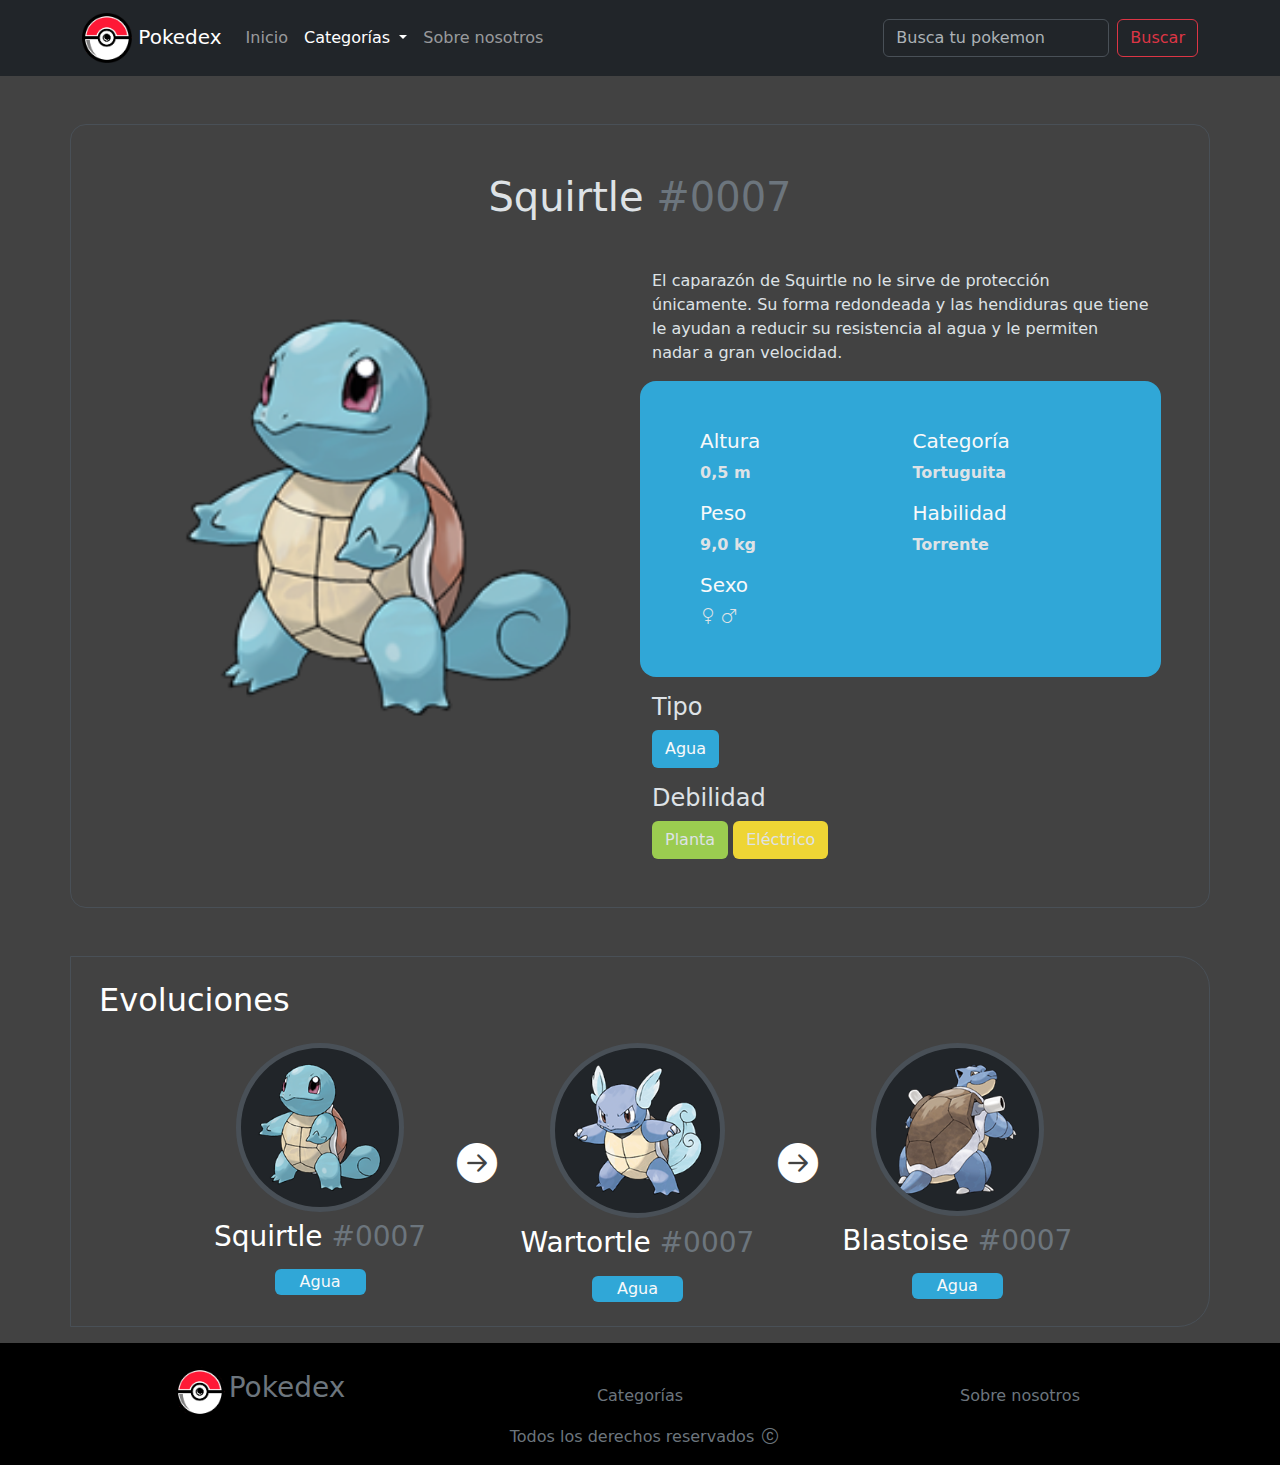
==== pages/detallesPokemon.html @ 642e9dde "Agregado de favicon en todas las paginas" ====
<!DOCTYPE html>
<html lang="en" data-bs-theme="dark">
  <head>
    <meta charset="UTF-8" />
    <meta http-equiv="X-UA-Compatible" content="IE=edge" />
    <meta name="viewport" content="width=device-width, initial-scale=1.0" />
    <link rel="shortcut icon" type="image/x-icon" href="../img/favicon.ico" />
    <title>Pokemon</title>
    <link
      rel="stylesheet"
      href="https://cdn.jsdelivr.net/npm/bootstrap@5.3.0-alpha1/dist/css/bootstrap.min.css"
    />
    <link rel="stylesheet" href="https://cdn.jsdelivr.net/npm/bootstrap-icons@1.10.3/font/bootstrap-icons.css">
    <link rel="stylesheet" href="../style/style.css" />
  </head>
  <body>
    <header>
      <nav class="navbar navbar-dark navbar-expand-lg bg-dark">
        <div class="container">
          <a class="navbar-brand" href="../index.html">
            <img
              src="../img/logo.png"
              alt="Logo"
              width="50"
              height="50"
              class="d-inline-block align-text-center"
            />
            <span class=""></span>Pokedex</a
          >
          <button
            class="navbar-toggler"
            type="button"
            data-bs-toggle="collapse"
            data-bs-target="#navbarSupportedContent"
            aria-controls="navbarSupportedContent"
            aria-expanded="false"
            aria-label="Toggle navigation"
          >
            <span class="navbar-toggler-icon"></span>
          </button>
          <div class="collapse navbar-collapse" id="navbarSupportedContent">
            <ul class="navbar-nav me-auto mb-2 mb-lg-0 text-center text-md-start">
              <li class="nav-item">
                <a class="nav-link" aria-current="page" href="../index.html"
                  >Inicio</a
                >
              </li>
              <li class="nav-item dropdown">
                <a
                  class="nav-link dropdown-toggle active"
                  href="#"
                  role="button"
                  data-bs-toggle="dropdown"
                  aria-expanded="false"
                >
                  Categorías
                </a>
                <ul class="dropdown-menu bg-danger text-center text-md-start">
                  <li>
                    <a class="dropdown-item text-white" href="./error404.html"
                      >Planta y veneno</a
                    >
                  </li>
                  <li>
                    <a class="dropdown-item text-white" href="./error404.html">Fuego</a>
                  </li>
                  <li><a class="dropdown-item text-white" href="./error404.html">Agua</a></li>
                  <li><hr class="dropdown-divider" /></li>
                  <li>
                    <a
                      class="dropdown-item text-white"
                      href="./detallesPokemon.html"
                      >Detalles de pokemons</a
                    >
                  </li>
                </ul>
              </li>
              <li class="nav-item">
                <a class="nav-link" href="./sobreNosotros.html"
                  >Sobre nosotros</a
                >
              </li>
            </ul>
            <form class="d-flex" role="search">
              <input
                class="form-control me-2"
                type="search"
                placeholder="Busca tu pokemon"
                aria-label="Search"
              />
              <button class="btn btn-outline-danger" type="submit">
                Buscar
              </button>
            </form>
          </div>
        </div>
      </nav>
    </header>
    <main>
      <section class="container my-5 border rounded-4">
        <article class="p-3 p-md-5">
          <h1 class="text-center">Squirtle <span class="text-secondary">#0007</span></h1>
          <div class="mt-5 row">
            <aside class="col-lg-6">
              <img class="w-100" src="../img/007.png" alt="imagen de un Squirtle sonriente">
            </aside>
            <aside class="col-lg-6">
              <p>
                El caparazón de Squirtle no le sirve de protección únicamente. Su forma redondeada y las hendiduras que tiene le ayudan a reducir su resistencia al agua y le permiten nadar a gran velocidad.
              </p>
              <article class="color-agua p-3 p-md-5 row rounded-4">
                <div class="col-6">
                  <div>
                    <h5 class="text-light">Altura</h5>
                    <p class="fw-bold">0,5 m</p>
                  </div>
                  <div>
                    <h5 class="text-light">Peso</h5>
                    <p class="fw-bold">9,0 kg</p>
                  </div>
                  <div>
                    <h5 class="text-light">Sexo</h5>
                    <i class="bi bi-gender-female"></i>
                    <i class="bi bi-gender-male"></i>
                  </div>
                </div>
                <div class="col-6">
                  <div>
                    <h5 class="text-light">Categoría</h5>
                    <p class="fw-bold">Tortuguita</p>
                  </div>
                  <div>
                    <h5 class="text-light">Habilidad</h5>
                    <p class="fw-bold">Torrente</p>
                  </div>
                </div>
              </article>
              <div class="mt-3">
                <h4>Tipo</h4>
                <a href="../pages/error404.html" class="btn btn-color-agua text-light">Agua</a>
              </div>
              <div class="mt-3">
                <h4>Debilidad</h4>
                <a href="../pages/error404.html" class="btn btn-color-planta">Planta</a>
                <a href="../pages/error404.html" class="btn btn-color-electrico">Eléctrico</a>
              </div>
            </aside>
          </div>
        </article>
      </section>
      <section class="container my-3 py-4 text-center text-white seccionDos rounded-end-5 border border-1">
        <h2 class="text-start ps-3">Evoluciones</h2>
        <article class="d-flex flex-column flex-lg-row justify-content-center px-5">

          <aside class="text-center mt-3">
            <img src="../img/007.png" alt="Squirtle" class="w-75 rounded-circle bg-dark border-5 border">
            <h3 class="mt-2">Squirtle <span class="text-secondary">#0007</span></h3>
            <a href="../pages/error404.html" class="btn btn-color-agua text-light py-0 px-4 mt-2">Agua</a>
          </aside>
          <aside class="d-flex flex-column justify-content-center">
            <div class="fs-1 mx-4 d-none d-lg-block">
              <i class="bi bi-arrow-right-circle-fill"></i>
            </div>
          </aside>
          <aside class="d-flex flex-column justify-content-center ">
            <div class="fs-1 mx-4 mt-4 my-2 d-lg-none">
              <i class="bi bi-arrow-down-circle-fill"></i>
            </div>
          </aside>

          
          <aside class="text-center mt-3">
            <img src="../img/008.png" alt="Squirtle" class="w-75 rounded-circle bg-dark border-5 border">
            <h3 class="mt-2">Wartortle <span class="text-secondary">#0007</span></h3>
            <a href="../pages/error404.html" class="btn btn-color-agua text-light py-0 px-4 mt-2">Agua</a>
          </aside>
          <aside class="d-flex flex-column justify-content-center">
            <div class="fs-1 mx-4 d-none d-lg-block">
              <i class="bi bi-arrow-right-circle-fill"></i>
            </div>
          </aside>
          <aside class="d-flex flex-column justify-content-center">
            <div class="fs-1 mx-4 mt-4 my-2 d-lg-none">
              <i class="bi bi-arrow-down-circle-fill"></i>
            </div>
          </aside>

          
          <aside class="text-center mt-3">
            <img src="../img/009.png" alt="Squirtle" class="w-75 rounded-circle bg-dark border-5 border">
            <h3 class="mt-2">Blastoise <span class="text-secondary">#0007</span></h3>
            <a href="../pages/error404.html" class="btn btn-color-agua text-light py-0 px-4 mt-2">Agua</a>
          </aside>
        </article>
      </section>
    </main>
    <footer>
      <section class="bg-black pt-4">
        <article class="container text-secondary">
          <article class="row">
            <aside class="col-md-4 text-center">
              <a href="../index.html" class="d-flex flex-row align-items-center justify-content-center text-decoration-none text-secondary">
                <img src="../img/logo.png" alt="logo" width="50" class="me-1">
                <h3>Pokedex</h3>
              </a>
            </aside>
            <aside class="col-md-4 text-center d-flex flex-row align-items-center justify-content-center mt-2 mt-md-none">
              <a href="./detallesPokemon.html" class="text-decoration-none text-secondary text-center">Categorías</a>
            </aside>
            <aside class="col-md-4 text-center d-flex flex-row align-items-center justify-content-center mt-2 mt-md-none">
              <a href="./sobreNosotros.html" class="text-decoration-none text-secondary text-center">Sobre nosotros</a>
            </aside>
            <aside class="d-flex flex-row justify-content-center mt-2 mt-md-none">
              <p class="mx-2">Todos los derechos reservados</p><i class="bi bi-c-circle"></i>
            </aside>
          </article>
        </article>
      </section>
    </footer>
    <script src="https://cdn.jsdelivr.net/npm/bootstrap@5.3.0-alpha1/dist/js/bootstrap.bundle.min.js"></script>
  </body>
</html>
---- style/style.css ----
@import url("https://cdn.jsdelivr.net/npm/bootstrap-icons@1.10.3/font/bootstrap-icons.css");
body{
    display: flex;
    flex-direction: column;
    min-height: 100vh;
}
nav ul li a{
    --bs-dropdown-link-hover-bg: var(--bs-dark);
}
.form-control:focus {
        border-color: #a73b28;
        box-shadow: 0 0 0 0.2rem rgba(253, 0, 0, 0.418);
    } 

.color-agua {
    background-color: #30A7D7;
}

.btn-color-agua {
    background-color: #30A7D7;
}
.btn-color-agua:hover {
    background-color: #278bb3;
}

.btn-color-planta {
    background-color: #9BCC50;
}
.btn-color-planta:hover {
    background-color: #80aa41;
}

.btn-color-electrico {
    background-color: #EED535;
}
.btn-color-electrico:hover {
    background-color: #c2ae2c;
}

carousel-control-prev,
.carousel-control-next {
  background-image: #000000;
  padding: 0;
}

.carousel .carousel-control-next-icon, .carousel .carousel-control-prev-icon {
  background-color: rgb(0, 0, 0);
  color: white;
  filter:invert(100) drop-shadow(-1px 4px 5px rgb(3, 3, 3));   
  border-radius: 50%;
  padding: 20px;
  
}

.carousel{
   margin: 0 10vw;
}

.carousel img{
    max-height:30vh;
    min-height:30vh;    
    object-fit: cover;    
}
main{
    flex-grow: 1;
    background: #424242 url(https://assets.pokemon.com/static2/_ui/img/chrome/body_bg.png);          
}
/* .seccionDos{
    background: #424242 url(https://assets.pokemon.com/static2/_ui/img/chrome/body_bg.png);
} */
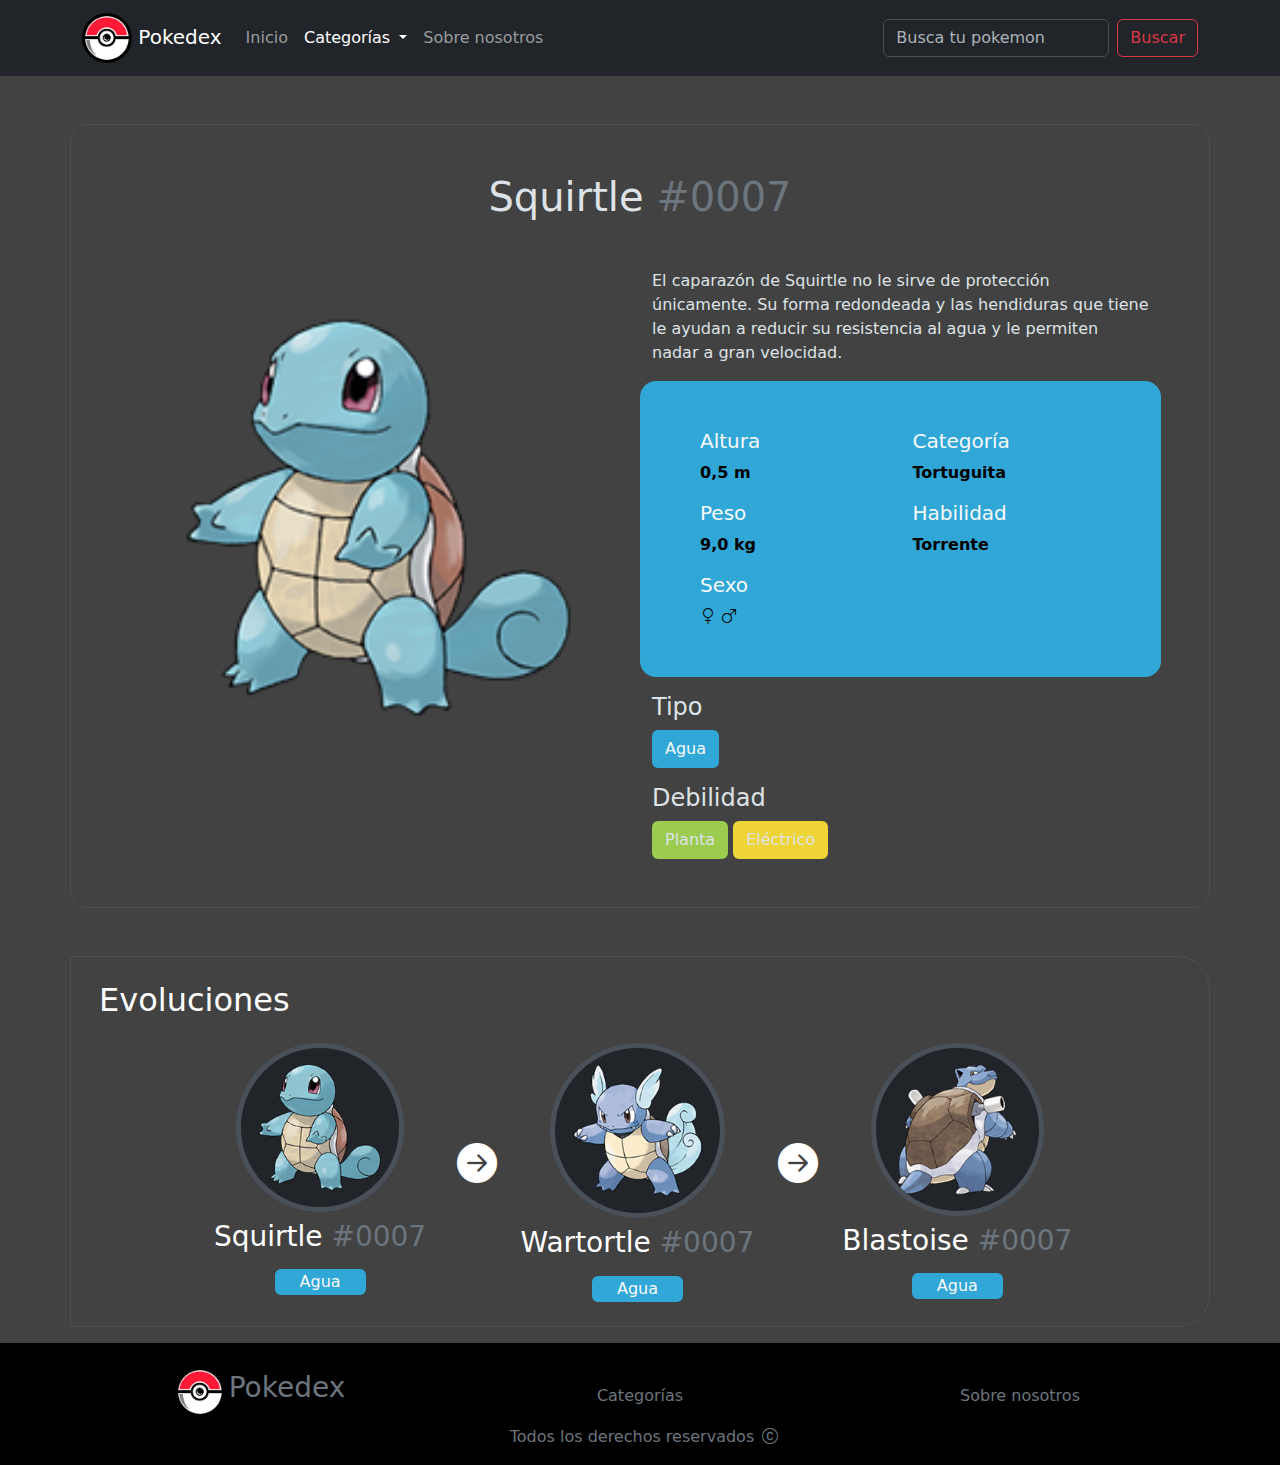
==== commit 17080580: "Cambio el color de algunas letras de informacion para que queden con el tema oscuro" ====
--- a/pages/detallesPokemon.html
+++ b/pages/detallesPokemon.html
@@ -4,7 +4,6 @@
     <meta charset="UTF-8" />
     <meta http-equiv="X-UA-Compatible" content="IE=edge" />
     <meta name="viewport" content="width=device-width, initial-scale=1.0" />
-    <link rel="shortcut icon" type="image/x-icon" href="../img/favicon.ico" />
     <title>Pokemon</title>
     <link
       rel="stylesheet"
@@ -112,26 +111,26 @@
                 <div class="col-6">
                   <div>
                     <h5 class="text-light">Altura</h5>
-                    <p class="fw-bold">0,5 m</p>
+                    <p class="fw-bold text-black">0,5 m</p>
                   </div>
                   <div>
                     <h5 class="text-light">Peso</h5>
-                    <p class="fw-bold">9,0 kg</p>
+                    <p class="fw-bold text-black">9,0 kg</p>
                   </div>
                   <div>
                     <h5 class="text-light">Sexo</h5>
-                    <i class="bi bi-gender-female"></i>
-                    <i class="bi bi-gender-male"></i>
+                    <i class="bi bi-gender-female text-black" text-black></i>
+                    <i class="bi bi-gender-male text-black"></i>
                   </div>
                 </div>
                 <div class="col-6">
                   <div>
                     <h5 class="text-light">Categoría</h5>
-                    <p class="fw-bold">Tortuguita</p>
+                    <p class="fw-bold text-black">Tortuguita</p>
                   </div>
                   <div>
                     <h5 class="text-light">Habilidad</h5>
-                    <p class="fw-bold">Torrente</p>
+                    <p class="fw-bold text-black">Torrente</p>
                   </div>
                 </div>
               </article>
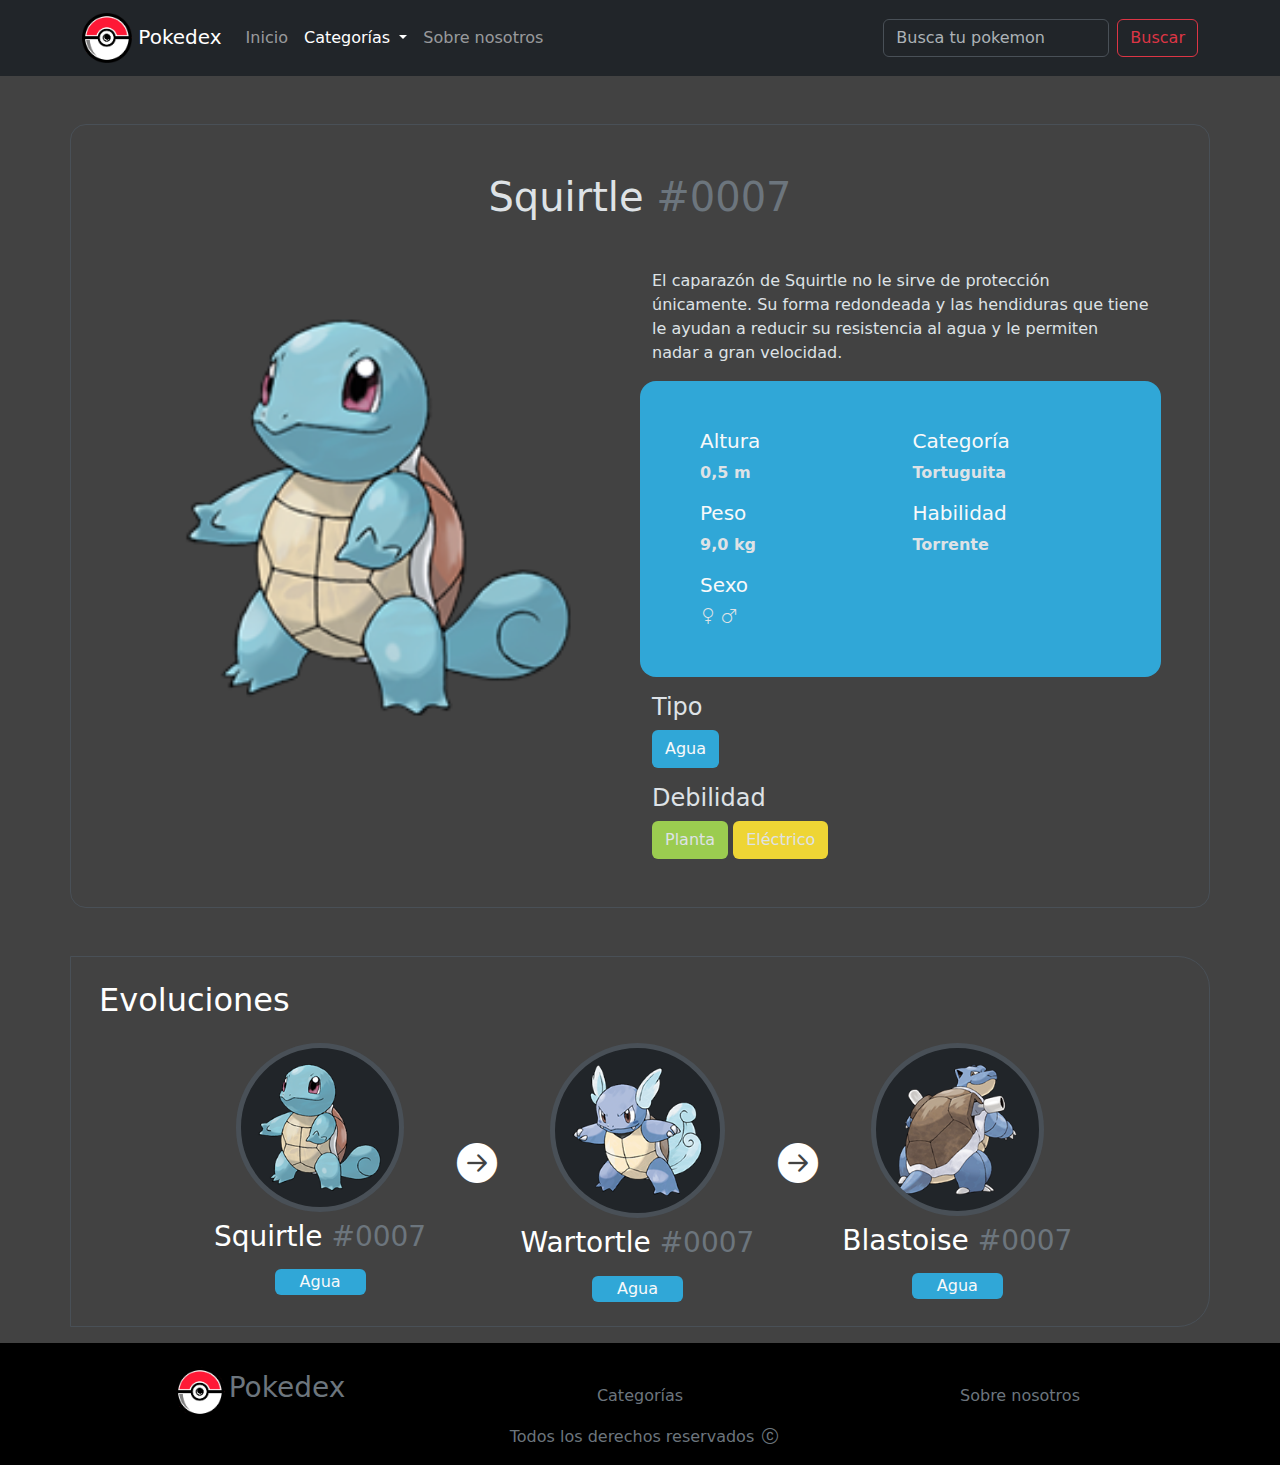
==== commit 158fc1c1: "Merge pull request #15 from ezequielmonachesi/feature/favicon" ====
--- a/pages/detallesPokemon.html
+++ b/pages/detallesPokemon.html
@@ -4,6 +4,7 @@
     <meta charset="UTF-8" />
     <meta http-equiv="X-UA-Compatible" content="IE=edge" />
     <meta name="viewport" content="width=device-width, initial-scale=1.0" />
+    <link rel="shortcut icon" type="image/x-icon" href="../img/favicon.ico" />
     <title>Pokemon</title>
     <link
       rel="stylesheet"
@@ -111,26 +112,26 @@
                 <div class="col-6">
                   <div>
                     <h5 class="text-light">Altura</h5>
-                    <p class="fw-bold text-black">0,5 m</p>
+                    <p class="fw-bold">0,5 m</p>
                   </div>
                   <div>
                     <h5 class="text-light">Peso</h5>
-                    <p class="fw-bold text-black">9,0 kg</p>
+                    <p class="fw-bold">9,0 kg</p>
                   </div>
                   <div>
                     <h5 class="text-light">Sexo</h5>
-                    <i class="bi bi-gender-female text-black" text-black></i>
-                    <i class="bi bi-gender-male text-black"></i>
+                    <i class="bi bi-gender-female"></i>
+                    <i class="bi bi-gender-male"></i>
                   </div>
                 </div>
                 <div class="col-6">
                   <div>
                     <h5 class="text-light">Categoría</h5>
-                    <p class="fw-bold text-black">Tortuguita</p>
+                    <p class="fw-bold">Tortuguita</p>
                   </div>
                   <div>
                     <h5 class="text-light">Habilidad</h5>
-                    <p class="fw-bold text-black">Torrente</p>
+                    <p class="fw-bold">Torrente</p>
                   </div>
                 </div>
               </article>
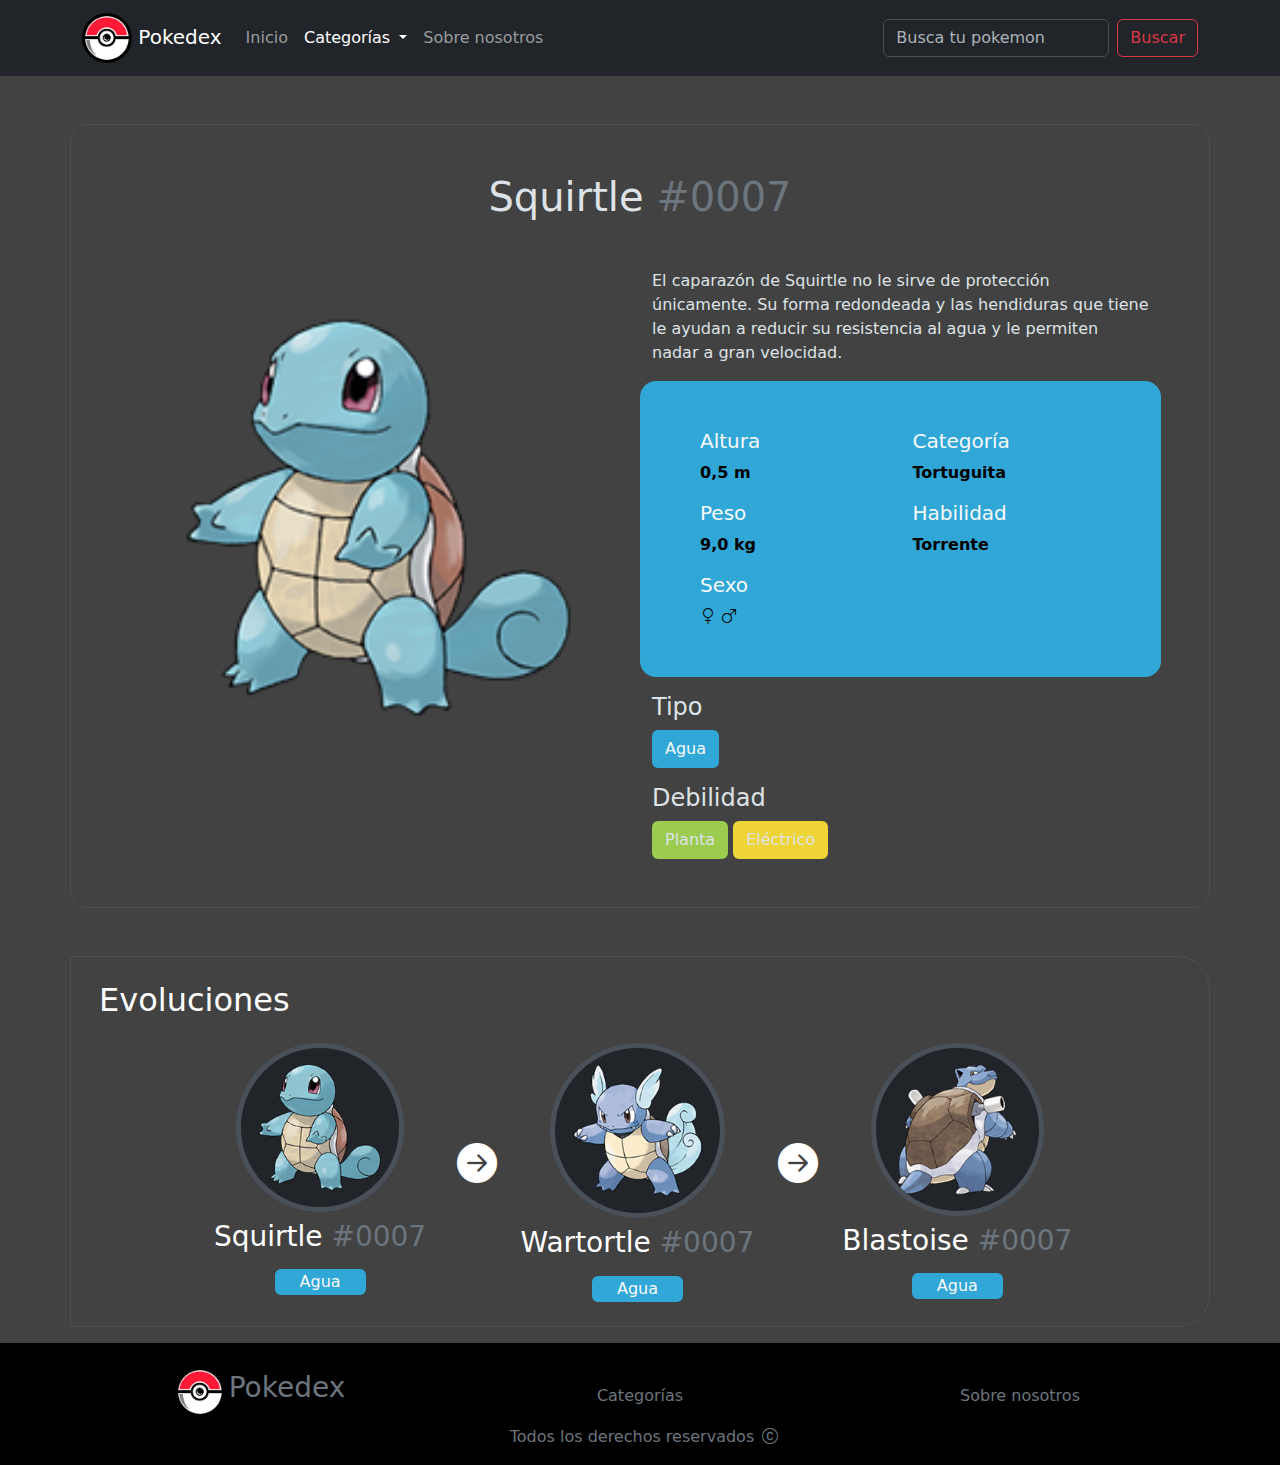
==== commit 59af4b37: "Eliminando una clase de boostrap de mas" ====
--- a/pages/detallesPokemon.html
+++ b/pages/detallesPokemon.html
@@ -4,7 +4,6 @@
     <meta charset="UTF-8" />
     <meta http-equiv="X-UA-Compatible" content="IE=edge" />
     <meta name="viewport" content="width=device-width, initial-scale=1.0" />
-    <link rel="shortcut icon" type="image/x-icon" href="../img/favicon.ico" />
     <title>Pokemon</title>
     <link
       rel="stylesheet"
@@ -112,26 +111,26 @@
                 <div class="col-6">
                   <div>
                     <h5 class="text-light">Altura</h5>
-                    <p class="fw-bold">0,5 m</p>
+                    <p class="fw-bold text-black">0,5 m</p>
                   </div>
                   <div>
                     <h5 class="text-light">Peso</h5>
-                    <p class="fw-bold">9,0 kg</p>
+                    <p class="fw-bold text-black">9,0 kg</p>
                   </div>
                   <div>
                     <h5 class="text-light">Sexo</h5>
-                    <i class="bi bi-gender-female"></i>
-                    <i class="bi bi-gender-male"></i>
+                    <i class="bi bi-gender-female text-black"></i>
+                    <i class="bi bi-gender-male text-black"></i>
                   </div>
                 </div>
                 <div class="col-6">
                   <div>
                     <h5 class="text-light">Categoría</h5>
-                    <p class="fw-bold">Tortuguita</p>
+                    <p class="fw-bold text-black">Tortuguita</p>
                   </div>
                   <div>
                     <h5 class="text-light">Habilidad</h5>
-                    <p class="fw-bold">Torrente</p>
+                    <p class="fw-bold text-black">Torrente</p>
                   </div>
                 </div>
               </article>
--- a/style/style.css
+++ b/style/style.css
@@ -37,6 +37,13 @@
     background-color: #c2ae2c;
 }
 
+.btn-color-veneno {
+    background-color: #8c00ff;
+}
+.btn-color-veneno:hover {
+    background-color: #6c00ff;
+}
+
 carousel-control-prev,
 .carousel-control-next {
   background-image: #000000;
